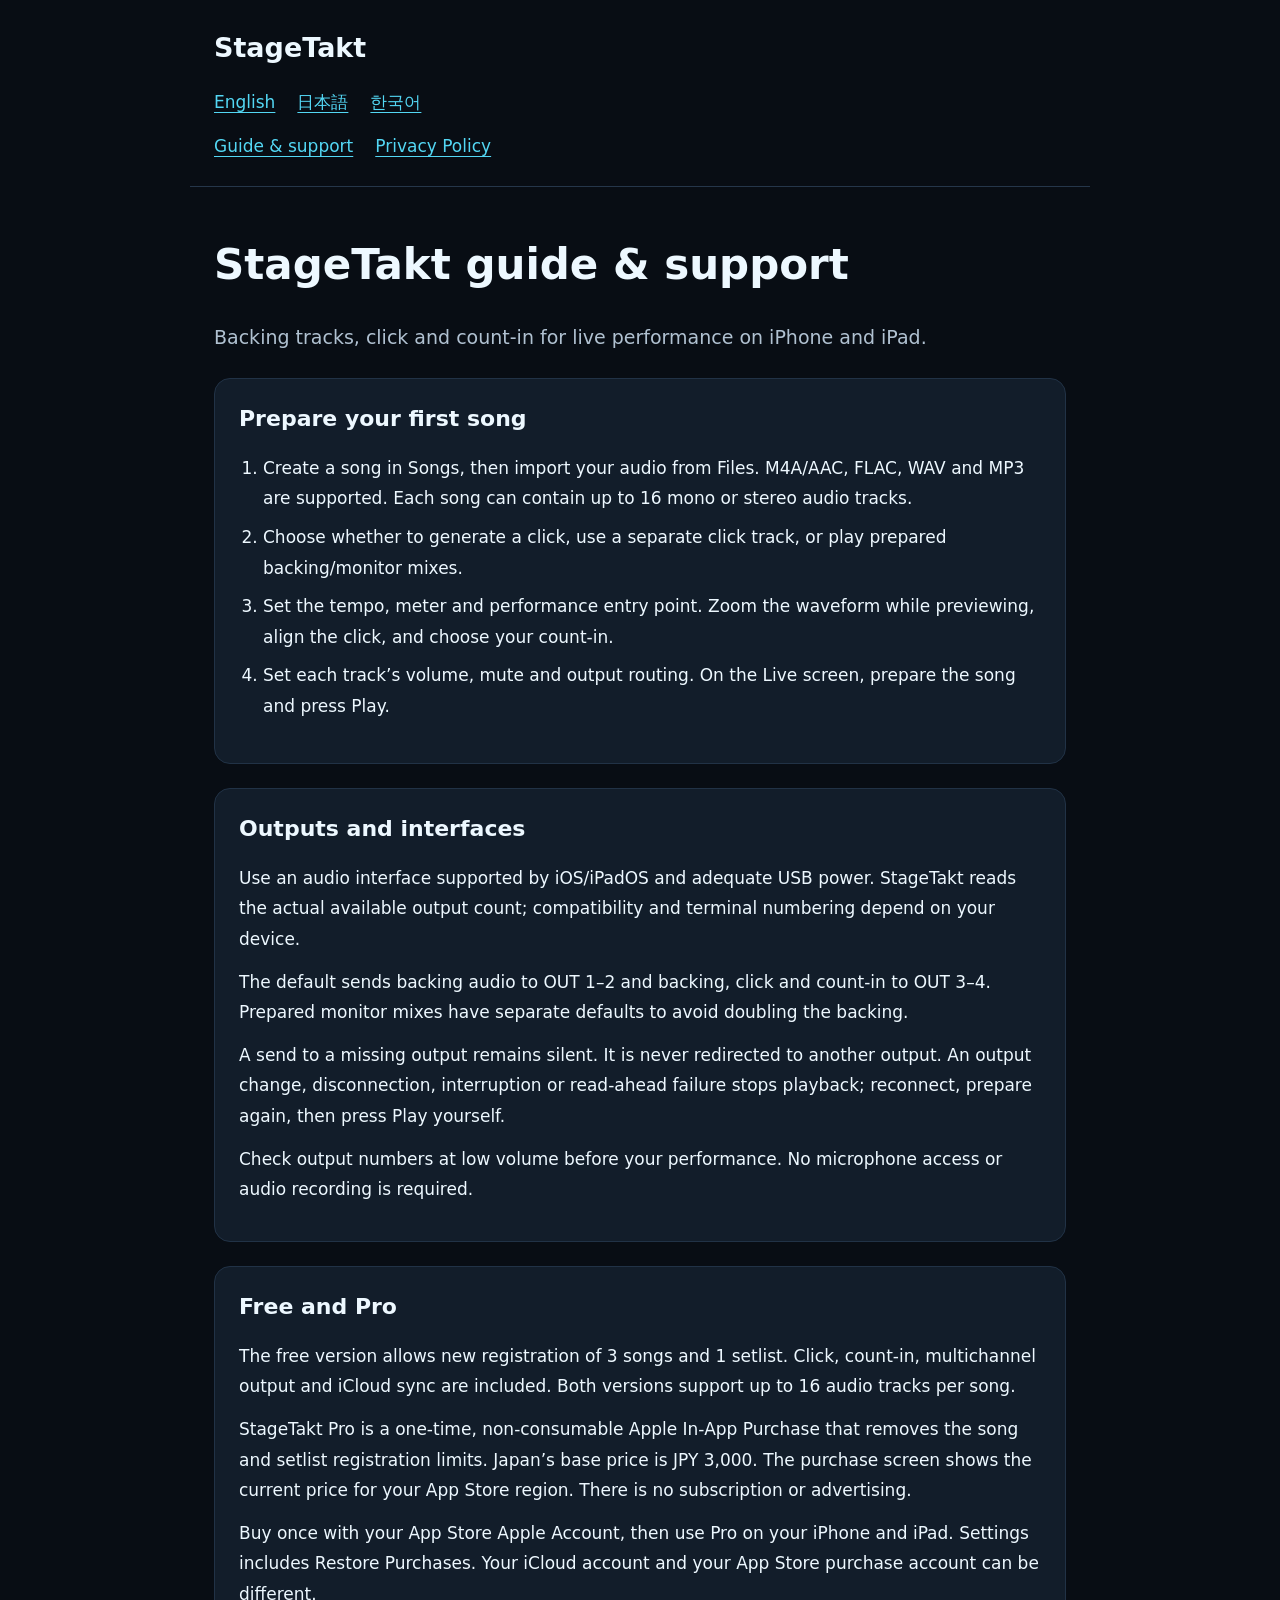
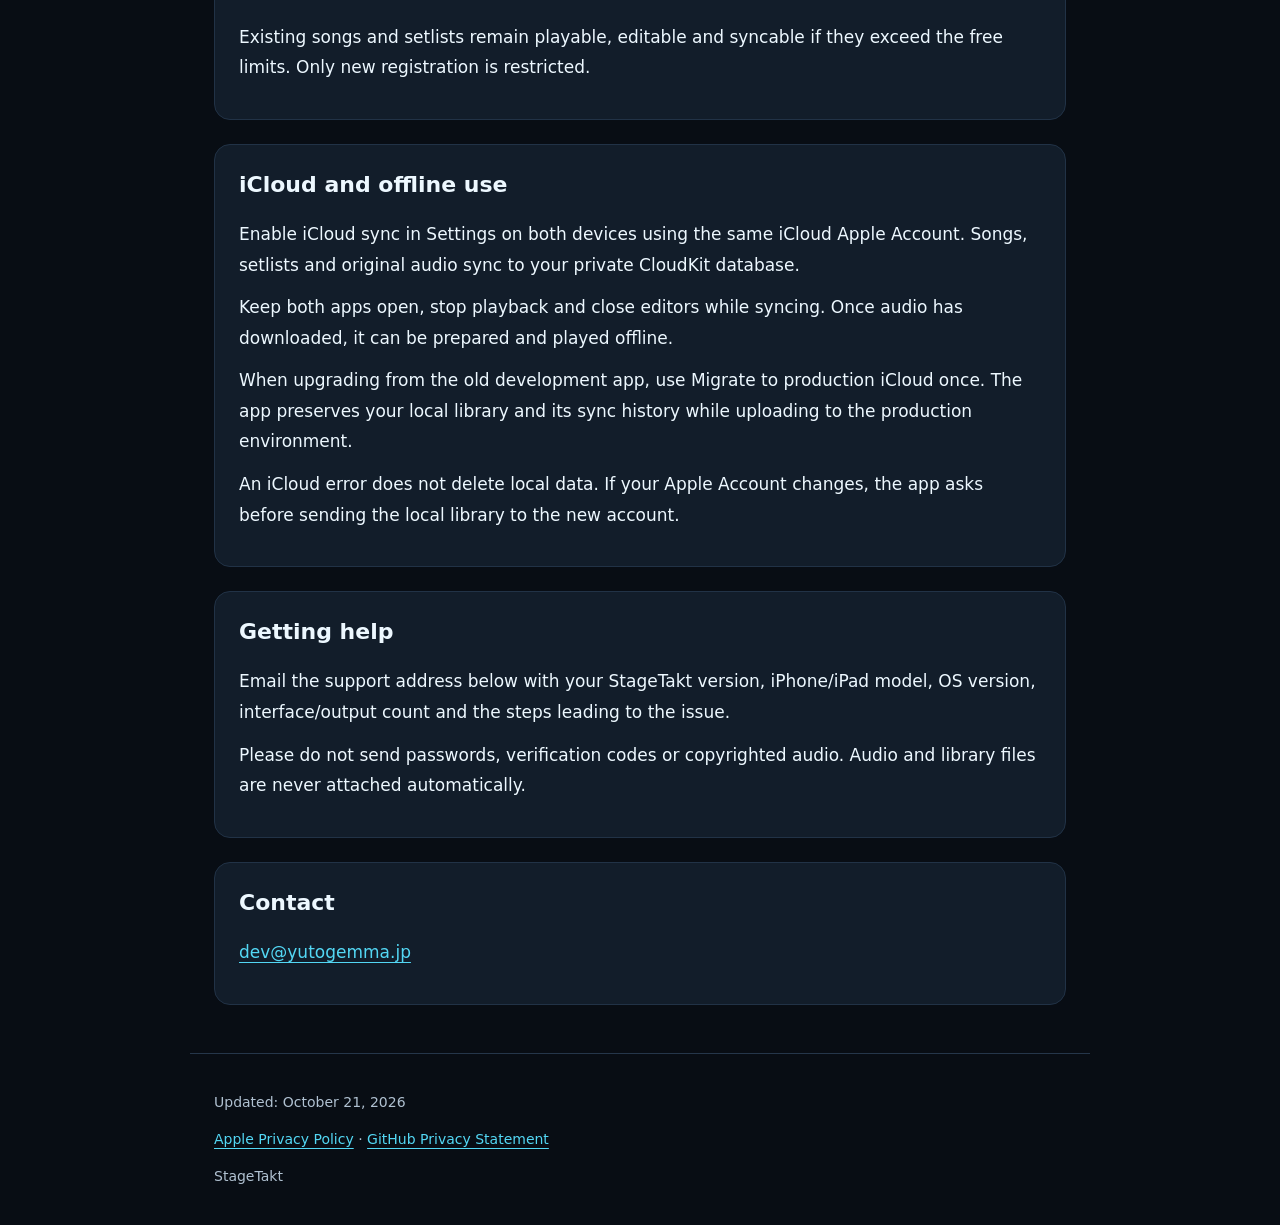
==== en/support.html @ b14d0d27 "Publish StageTakt support and privacy documentation" ====
<!doctype html>
<html lang="en"><head><meta charset="utf-8"><meta name="viewport" content="width=device-width,initial-scale=1">
<title>StageTakt guide &amp; support</title><meta name="description" content="Backing tracks, click and count-in for live performance on iPhone and iPad.">
<link rel="stylesheet" href="../site.css"></head><body>
<header><a class="brand" href="../index.html">StageTakt</a><nav><a href="../en/support.html" lang="en">English</a> <a href="../ja/support.html" lang="ja">日本語</a> <a href="../ko/support.html" lang="ko">한국어</a></nav><nav>
<a href="support.html">Guide &amp; support</a><a href="privacy.html">Privacy Policy</a></nav></header>
<main><h1>StageTakt guide &amp; support</h1><p class="intro">Backing tracks, click and count-in for live performance on iPhone and iPad.</p>
<section><h2>Prepare your first song</h2><ol><li>Create a song in Songs, then import your audio from Files. M4A/AAC, FLAC, WAV and MP3 are supported. Each song can contain up to 16 mono or stereo audio tracks.</li><li>Choose whether to generate a click, use a separate click track, or play prepared backing/monitor mixes.</li><li>Set the tempo, meter and performance entry point. Zoom the waveform while previewing, align the click, and choose your count-in.</li><li>Set each track’s volume, mute and output routing. On the Live screen, prepare the song and press Play.</li></ol></section><section><h2>Outputs and interfaces</h2><p>Use an audio interface supported by iOS/iPadOS and adequate USB power. StageTakt reads the actual available output count; compatibility and terminal numbering depend on your device.</p><p>The default sends backing audio to OUT 1–2 and backing, click and count-in to OUT 3–4. Prepared monitor mixes have separate defaults to avoid doubling the backing.</p><p>A send to a missing output remains silent. It is never redirected to another output. An output change, disconnection, interruption or read-ahead failure stops playback; reconnect, prepare again, then press Play yourself.</p><p>Check output numbers at low volume before your performance. No microphone access or audio recording is required.</p></section><section><h2>Free and Pro</h2><p>The free version allows new registration of 3 songs and 1 setlist. Click, count-in, multichannel output and iCloud sync are included. Both versions support up to 16 audio tracks per song.</p><p>StageTakt Pro is a one-time, non-consumable Apple In-App Purchase that removes the song and setlist registration limits. Japan’s base price is JPY 3,000. The purchase screen shows the current price for your App Store region. There is no subscription or advertising.</p><p>Buy once with your App Store Apple Account, then use Pro on your iPhone and iPad. Settings includes Restore Purchases. Your iCloud account and your App Store purchase account can be different.</p><p>Existing songs and setlists remain playable, editable and syncable if they exceed the free limits. Only new registration is restricted.</p></section><section><h2>iCloud and offline use</h2><p>Enable iCloud sync in Settings on both devices using the same iCloud Apple Account. Songs, setlists and original audio sync to your private CloudKit database.</p><p>Keep both apps open, stop playback and close editors while syncing. Once audio has downloaded, it can be prepared and played offline.</p><p>When upgrading from the old development app, use Migrate to production iCloud once. The app preserves your local library and its sync history while uploading to the production environment.</p><p>An iCloud error does not delete local data. If your Apple Account changes, the app asks before sending the local library to the new account.</p></section><section><h2>Getting help</h2><p>Email the support address below with your StageTakt version, iPhone/iPad model, OS version, interface/output count and the steps leading to the issue.</p><p>Please do not send passwords, verification codes or copyrighted audio. Audio and library files are never attached automatically.</p></section><section class="contact"><h2>Contact</h2><p><a href="mailto:dev@yutogemma.jp">dev@yutogemma.jp</a></p></section></main>
<footer><p>Updated: October 21, 2026</p><p><a href="https://www.apple.com/legal/privacy/">Apple Privacy Policy</a> · <a href="https://docs.github.com/en/site-policy/privacy-policies/github-general-privacy-statement">GitHub Privacy Statement</a></p><p>StageTakt</p></footer></body></html>
---- site.css ----
:root{color-scheme:dark;--bg:#080d14;--panel:#121d2a;--text:#edf8ff;--muted:#b0c1d1;--accent:#53d7f4}
*{box-sizing:border-box}body{margin:0;background:var(--bg);color:var(--text);font:17px/1.8 system-ui,-apple-system,"Segoe UI",sans-serif}
header,main,footer{max-width:900px;margin:auto;padding:24px}header{border-bottom:1px solid #25364a}header a.brand{font-size:27px;font-weight:750;text-decoration:none;color:var(--text)}
nav{display:flex;flex-wrap:wrap;gap:10px 22px;margin-top:14px}a{color:var(--accent);text-underline-offset:4px}a:hover{color:white}
h1{font-size:clamp(28px,6vw,42px);line-height:1.25}h2{font-size:22px;line-height:1.45;margin-top:0}p{margin:12px 0}
.intro{font-size:19px;color:var(--muted)}section{padding:24px;margin:24px 0;background:var(--panel);border-radius:16px;border:1px solid #213246}
li{margin:8px 0}ol,ul{padding-left:24px}.contact{overflow-wrap:anywhere}footer{font-size:14px;color:var(--muted);border-top:1px solid #25364a}
@media(max-width:520px){header,main,footer{padding:20px}section{padding:20px}}
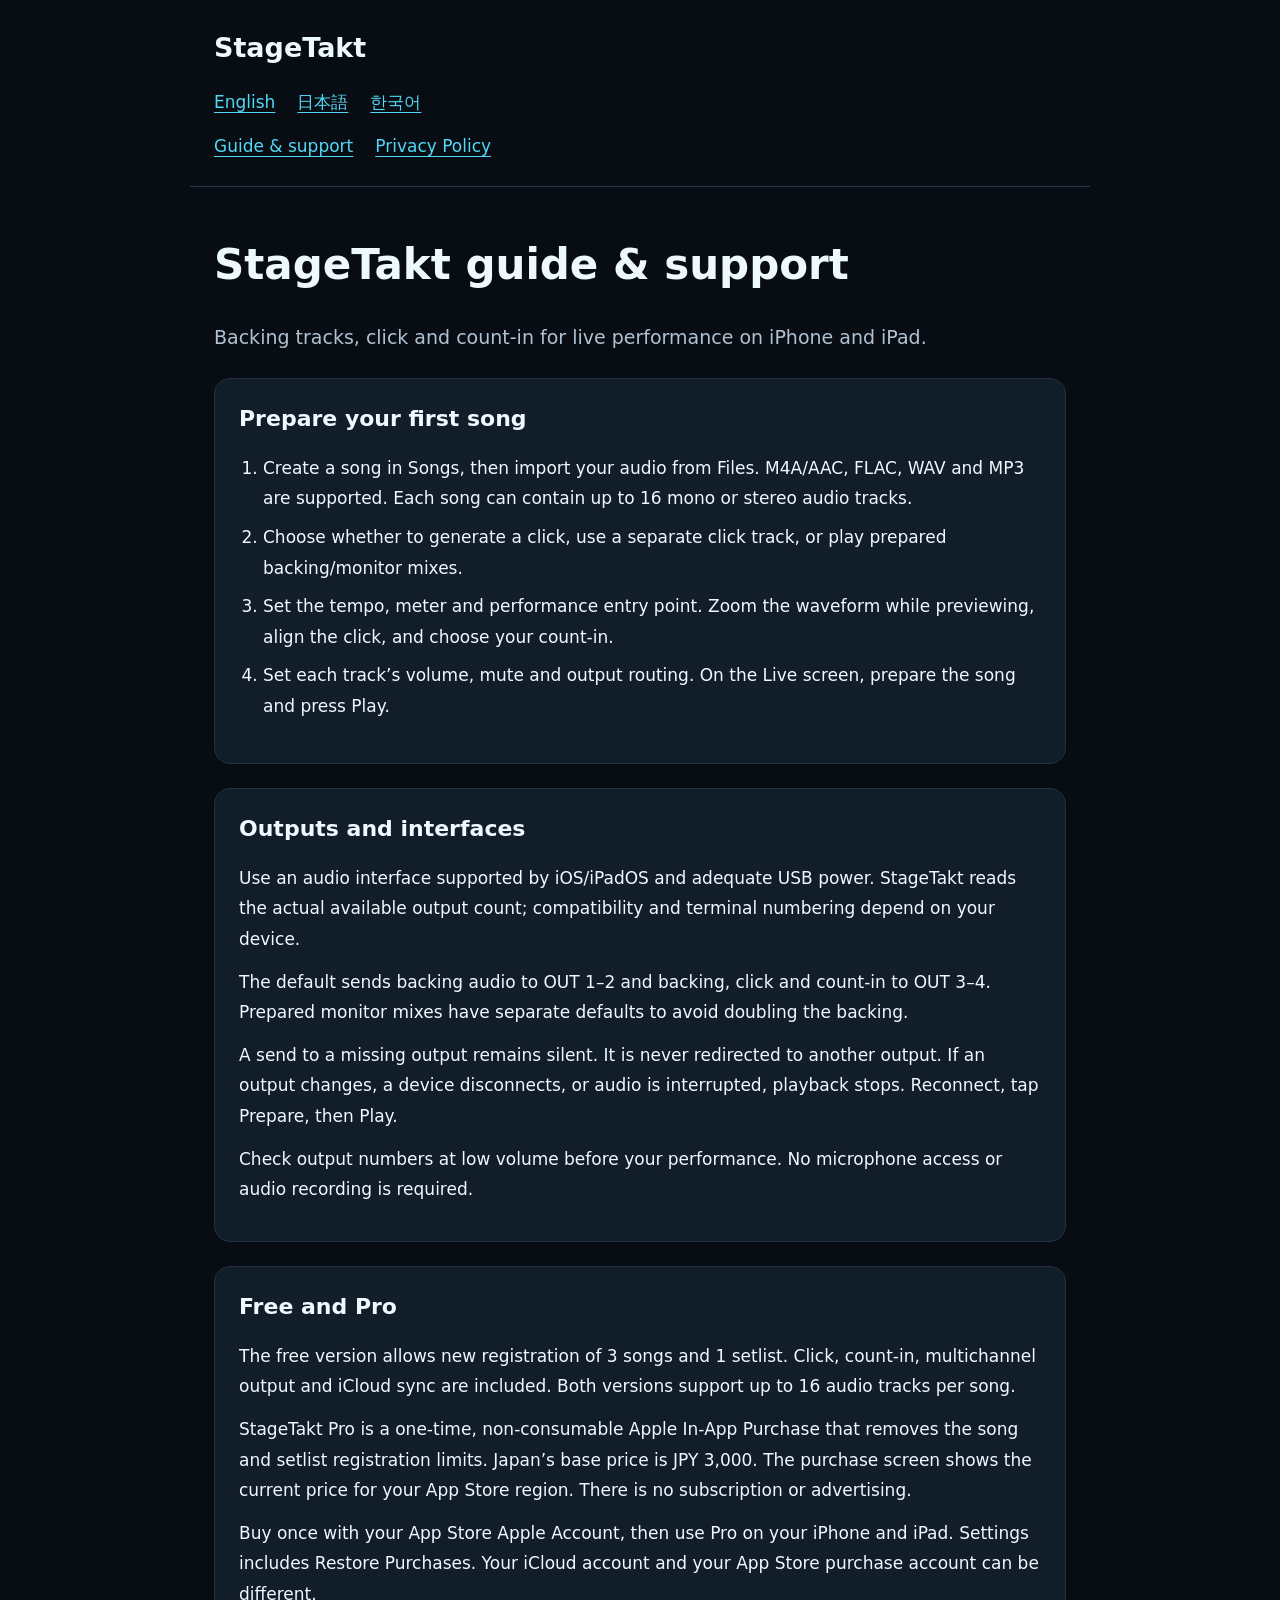
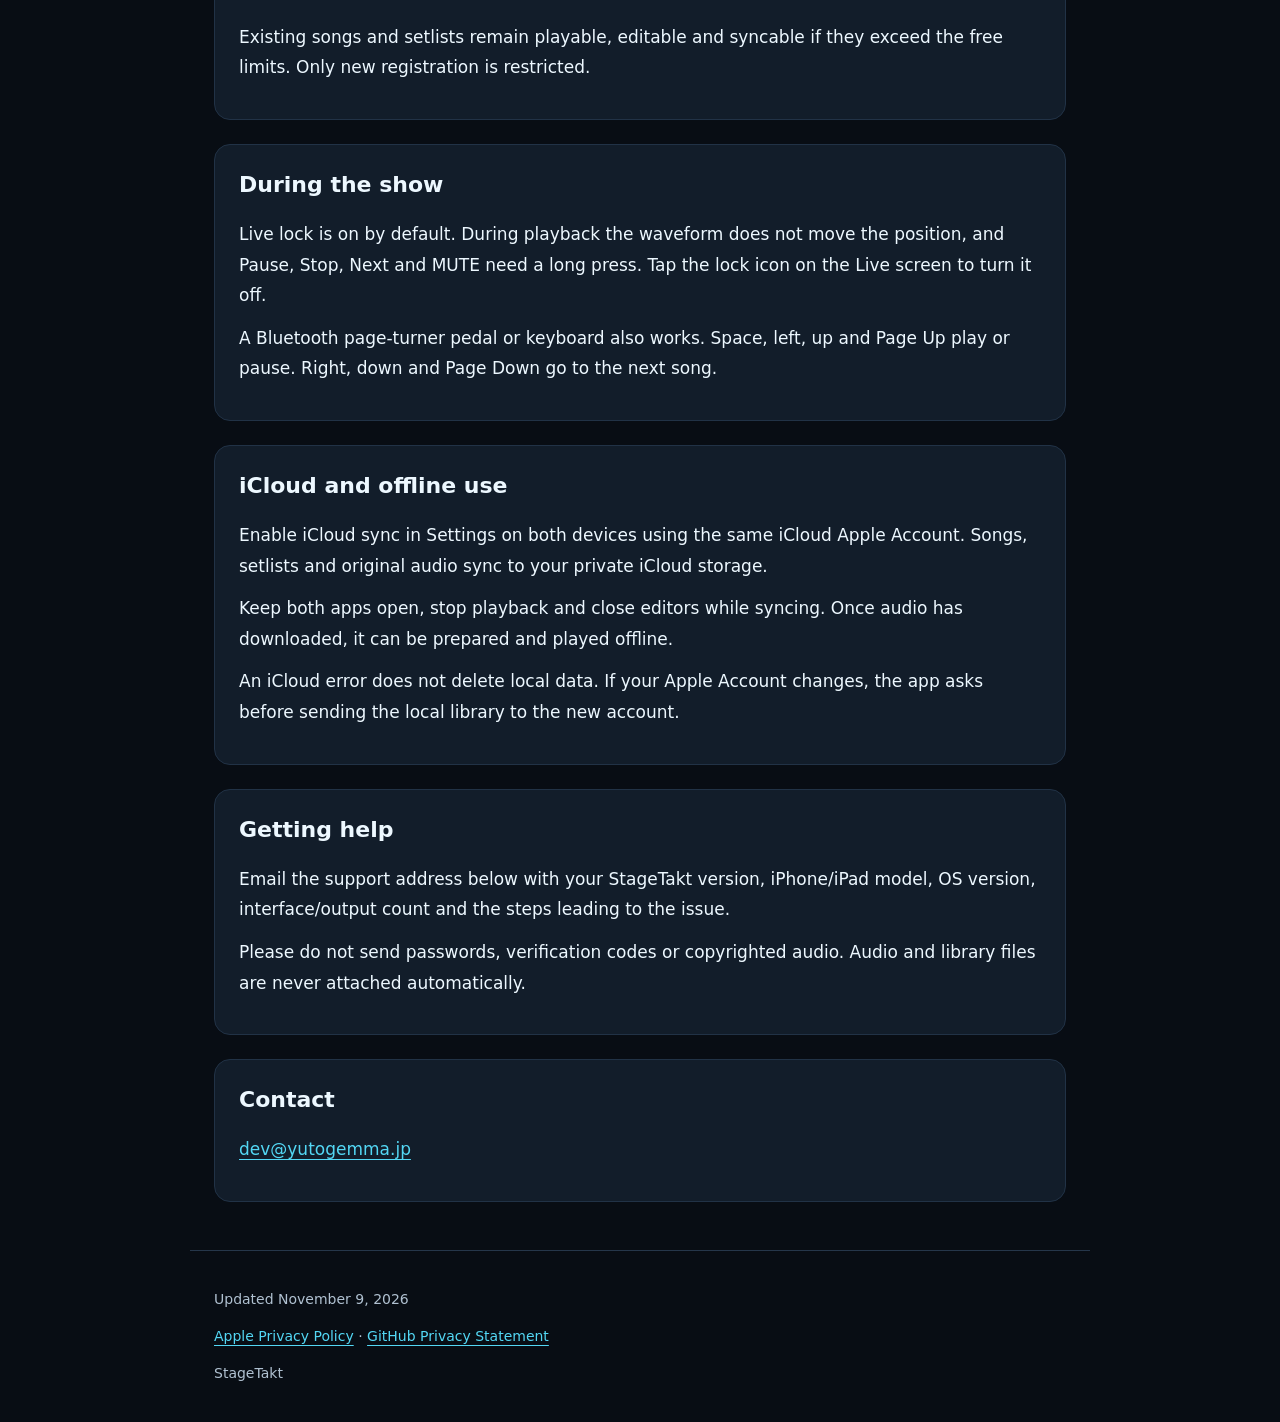
==== commit a8fcb7f3: "Move support site to stagetakt.yutogemma.jp and publish 2026-11-09 copy Co-Authored-By: Claude Opus " ====
--- a/en/support.html
+++ b/en/support.html
@@ -5,5 +5,5 @@
 <header><a class="brand" href="../index.html">StageTakt</a><nav><a href="../en/support.html" lang="en">English</a> <a href="../ja/support.html" lang="ja">日本語</a> <a href="../ko/support.html" lang="ko">한국어</a></nav><nav>
 <a href="support.html">Guide &amp; support</a><a href="privacy.html">Privacy Policy</a></nav></header>
 <main><h1>StageTakt guide &amp; support</h1><p class="intro">Backing tracks, click and count-in for live performance on iPhone and iPad.</p>
-<section><h2>Prepare your first song</h2><ol><li>Create a song in Songs, then import your audio from Files. M4A/AAC, FLAC, WAV and MP3 are supported. Each song can contain up to 16 mono or stereo audio tracks.</li><li>Choose whether to generate a click, use a separate click track, or play prepared backing/monitor mixes.</li><li>Set the tempo, meter and performance entry point. Zoom the waveform while previewing, align the click, and choose your count-in.</li><li>Set each track’s volume, mute and output routing. On the Live screen, prepare the song and press Play.</li></ol></section><section><h2>Outputs and interfaces</h2><p>Use an audio interface supported by iOS/iPadOS and adequate USB power. StageTakt reads the actual available output count; compatibility and terminal numbering depend on your device.</p><p>The default sends backing audio to OUT 1–2 and backing, click and count-in to OUT 3–4. Prepared monitor mixes have separate defaults to avoid doubling the backing.</p><p>A send to a missing output remains silent. It is never redirected to another output. An output change, disconnection, interruption or read-ahead failure stops playback; reconnect, prepare again, then press Play yourself.</p><p>Check output numbers at low volume before your performance. No microphone access or audio recording is required.</p></section><section><h2>Free and Pro</h2><p>The free version allows new registration of 3 songs and 1 setlist. Click, count-in, multichannel output and iCloud sync are included. Both versions support up to 16 audio tracks per song.</p><p>StageTakt Pro is a one-time, non-consumable Apple In-App Purchase that removes the song and setlist registration limits. Japan’s base price is JPY 3,000. The purchase screen shows the current price for your App Store region. There is no subscription or advertising.</p><p>Buy once with your App Store Apple Account, then use Pro on your iPhone and iPad. Settings includes Restore Purchases. Your iCloud account and your App Store purchase account can be different.</p><p>Existing songs and setlists remain playable, editable and syncable if they exceed the free limits. Only new registration is restricted.</p></section><section><h2>iCloud and offline use</h2><p>Enable iCloud sync in Settings on both devices using the same iCloud Apple Account. Songs, setlists and original audio sync to your private CloudKit database.</p><p>Keep both apps open, stop playback and close editors while syncing. Once audio has downloaded, it can be prepared and played offline.</p><p>When upgrading from the old development app, use Migrate to production iCloud once. The app preserves your local library and its sync history while uploading to the production environment.</p><p>An iCloud error does not delete local data. If your Apple Account changes, the app asks before sending the local library to the new account.</p></section><section><h2>Getting help</h2><p>Email the support address below with your StageTakt version, iPhone/iPad model, OS version, interface/output count and the steps leading to the issue.</p><p>Please do not send passwords, verification codes or copyrighted audio. Audio and library files are never attached automatically.</p></section><section class="contact"><h2>Contact</h2><p><a href="mailto:dev@yutogemma.jp">dev@yutogemma.jp</a></p></section></main>
-<footer><p>Updated: October 21, 2026</p><p><a href="https://www.apple.com/legal/privacy/">Apple Privacy Policy</a> · <a href="https://docs.github.com/en/site-policy/privacy-policies/github-general-privacy-statement">GitHub Privacy Statement</a></p><p>StageTakt</p></footer></body></html>
+<section><h2>Prepare your first song</h2><ol><li>Create a song in Songs, then import your audio from Files. M4A/AAC, FLAC, WAV and MP3 are supported. Each song can contain up to 16 mono or stereo audio tracks.</li><li>Choose whether to generate a click, use a separate click track, or play prepared backing/monitor mixes.</li><li>Set the tempo, meter and performance entry point. Zoom the waveform while previewing, align the click, and choose your count-in.</li><li>Set each track’s volume, mute and output routing. On the Live screen, prepare the song and press Play.</li></ol></section><section><h2>Outputs and interfaces</h2><p>Use an audio interface supported by iOS/iPadOS and adequate USB power. StageTakt reads the actual available output count; compatibility and terminal numbering depend on your device.</p><p>The default sends backing audio to OUT 1–2 and backing, click and count-in to OUT 3–4. Prepared monitor mixes have separate defaults to avoid doubling the backing.</p><p>A send to a missing output remains silent. It is never redirected to another output. If an output changes, a device disconnects, or audio is interrupted, playback stops. Reconnect, tap Prepare, then Play.</p><p>Check output numbers at low volume before your performance. No microphone access or audio recording is required.</p></section><section><h2>Free and Pro</h2><p>The free version allows new registration of 3 songs and 1 setlist. Click, count-in, multichannel output and iCloud sync are included. Both versions support up to 16 audio tracks per song.</p><p>StageTakt Pro is a one-time, non-consumable Apple In-App Purchase that removes the song and setlist registration limits. Japan’s base price is JPY 3,000. The purchase screen shows the current price for your App Store region. There is no subscription or advertising.</p><p>Buy once with your App Store Apple Account, then use Pro on your iPhone and iPad. Settings includes Restore Purchases. Your iCloud account and your App Store purchase account can be different.</p><p>Existing songs and setlists remain playable, editable and syncable if they exceed the free limits. Only new registration is restricted.</p></section><section><h2>During the show</h2><p>Live lock is on by default. During playback the waveform does not move the position, and Pause, Stop, Next and MUTE need a long press. Tap the lock icon on the Live screen to turn it off.</p><p>A Bluetooth page-turner pedal or keyboard also works. Space, left, up and Page Up play or pause. Right, down and Page Down go to the next song.</p></section><section><h2>iCloud and offline use</h2><p>Enable iCloud sync in Settings on both devices using the same iCloud Apple Account. Songs, setlists and original audio sync to your private iCloud storage.</p><p>Keep both apps open, stop playback and close editors while syncing. Once audio has downloaded, it can be prepared and played offline.</p><p>An iCloud error does not delete local data. If your Apple Account changes, the app asks before sending the local library to the new account.</p></section><section><h2>Getting help</h2><p>Email the support address below with your StageTakt version, iPhone/iPad model, OS version, interface/output count and the steps leading to the issue.</p><p>Please do not send passwords, verification codes or copyrighted audio. Audio and library files are never attached automatically.</p></section><section class="contact"><h2>Contact</h2><p><a href="mailto:dev@yutogemma.jp">dev@yutogemma.jp</a></p></section></main>
+<footer><p>Updated November 9, 2026</p><p><a href="https://www.apple.com/legal/privacy/">Apple Privacy Policy</a> · <a href="https://docs.github.com/en/site-policy/privacy-policies/github-general-privacy-statement">GitHub Privacy Statement</a></p><p>StageTakt</p></footer></body></html>
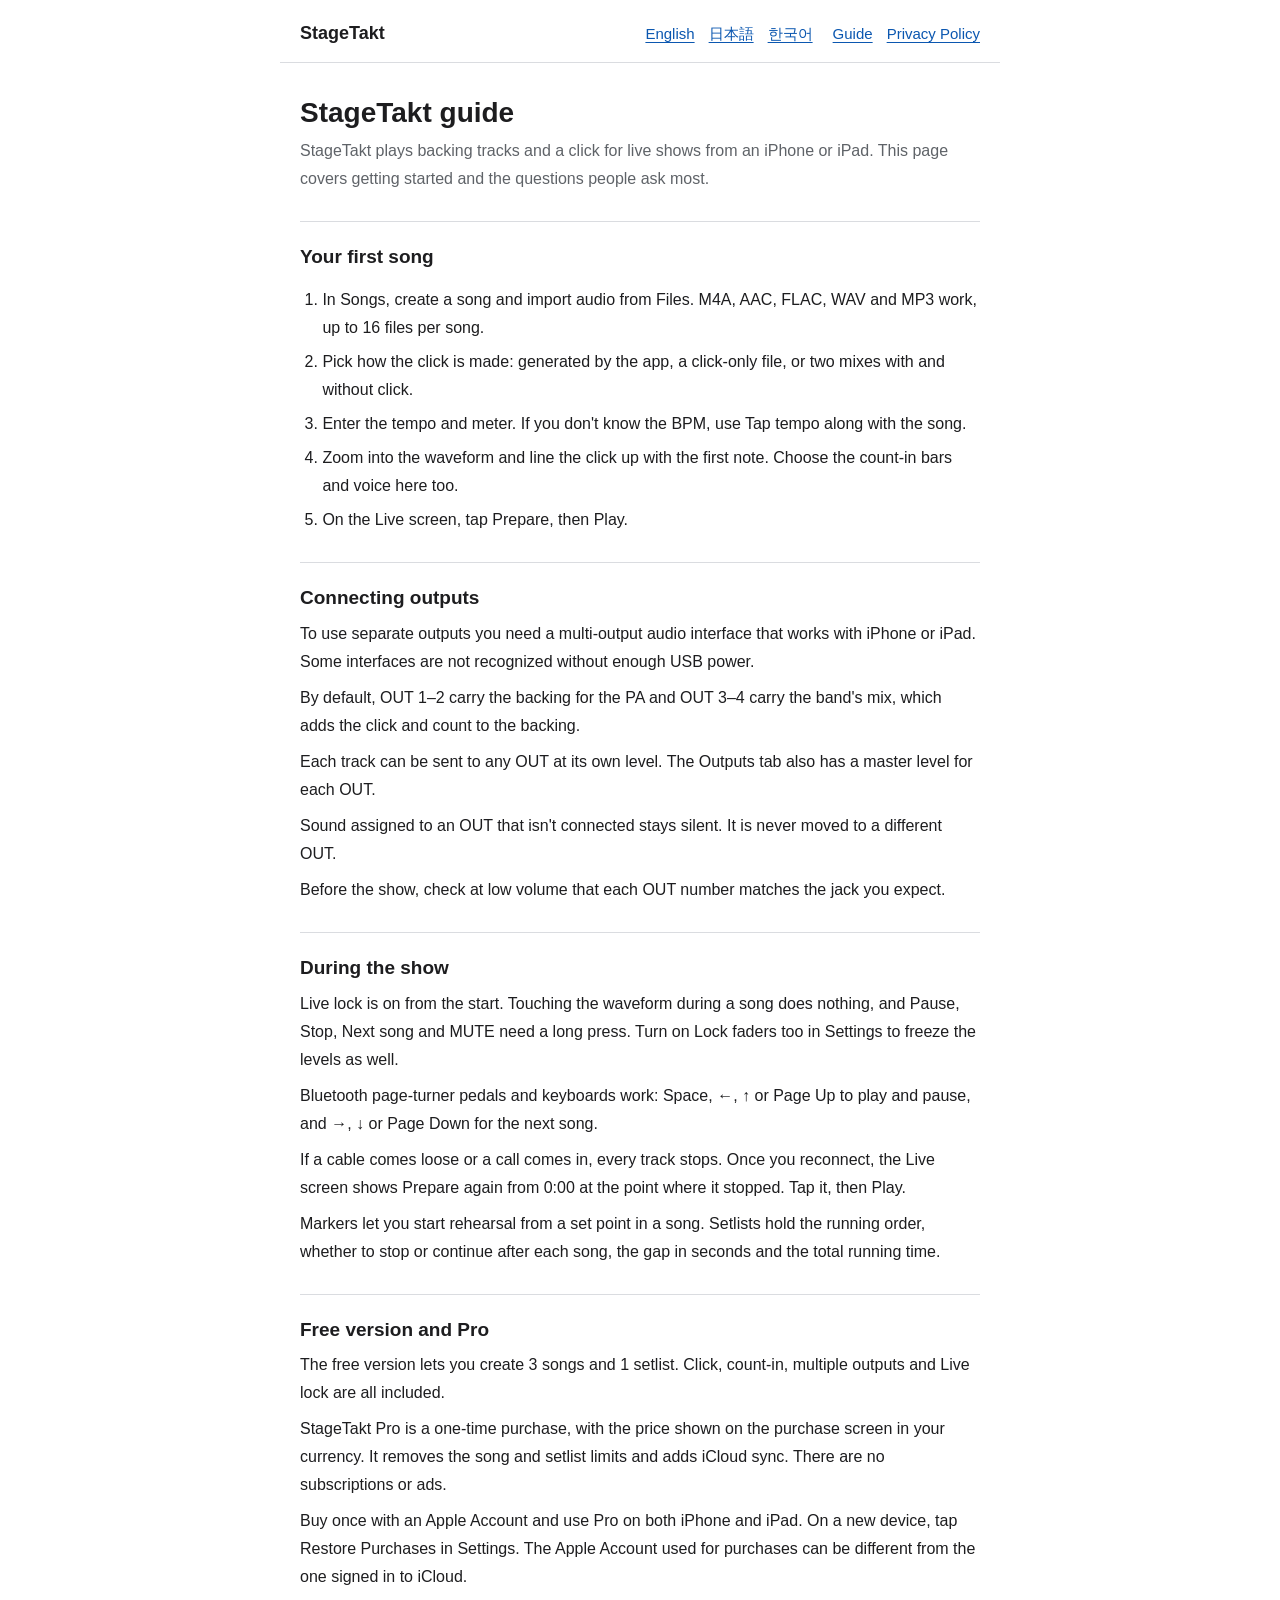
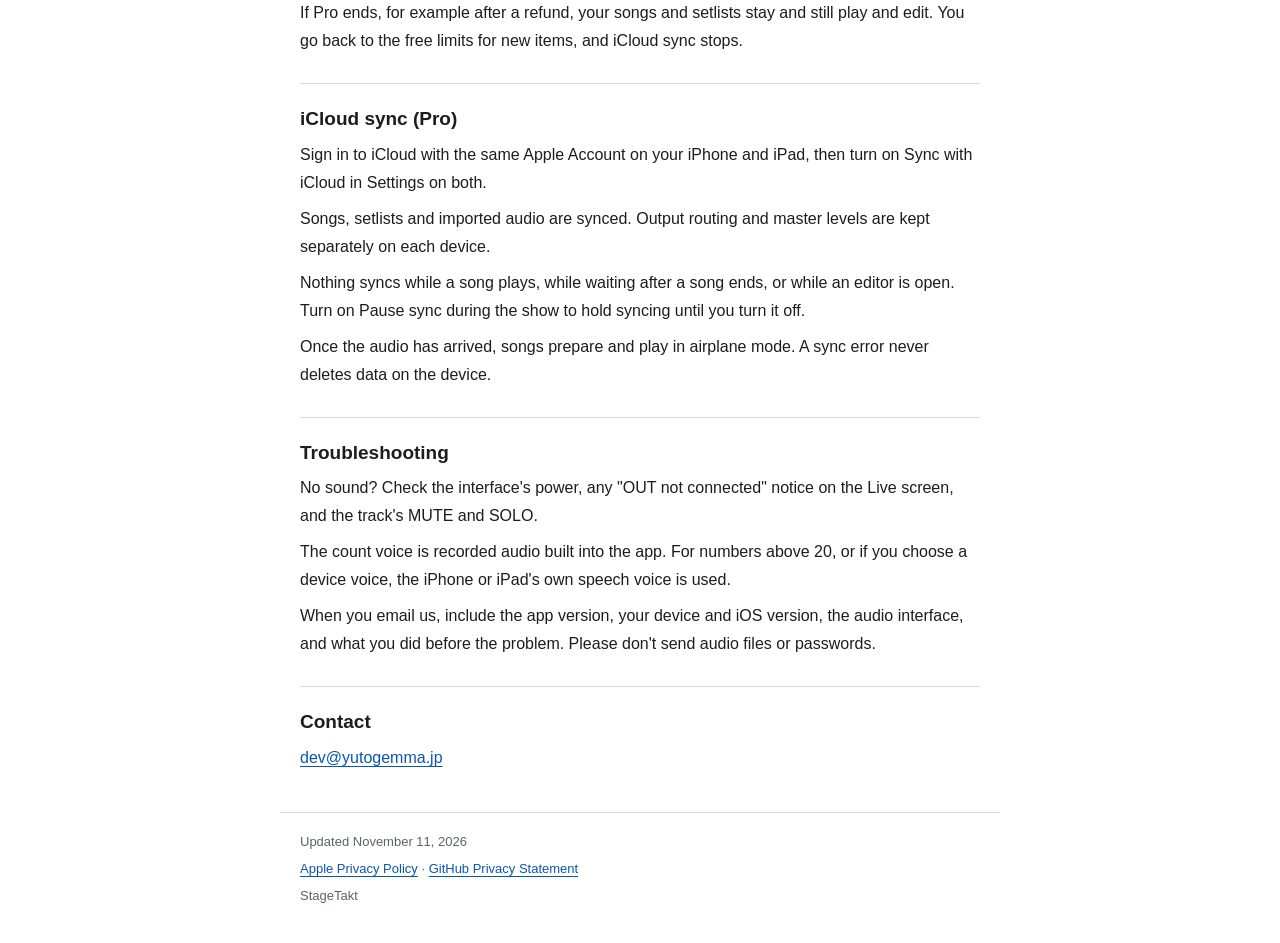
==== commit be2c3a6b: "Rewrite the guide and privacy policy in plainer language Matches StageTakt build 20 and iCloud sync " ====
--- a/en/support.html
+++ b/en/support.html
@@ -1,9 +1,9 @@
 <!doctype html>
 <html lang="en"><head><meta charset="utf-8"><meta name="viewport" content="width=device-width,initial-scale=1">
-<title>StageTakt guide &amp; support</title><meta name="description" content="Backing tracks, click and count-in for live performance on iPhone and iPad.">
+<title>StageTakt guide</title><meta name="description" content="StageTakt plays backing tracks and a click for live shows from an iPhone or iPad. This page covers getting started and the questions people ask most.">
 <link rel="stylesheet" href="../site.css"></head><body>
 <header><a class="brand" href="../index.html">StageTakt</a><nav><a href="../en/support.html" lang="en">English</a> <a href="../ja/support.html" lang="ja">日本語</a> <a href="../ko/support.html" lang="ko">한국어</a></nav><nav>
-<a href="support.html">Guide &amp; support</a><a href="privacy.html">Privacy Policy</a></nav></header>
-<main><h1>StageTakt guide &amp; support</h1><p class="intro">Backing tracks, click and count-in for live performance on iPhone and iPad.</p>
-<section><h2>Prepare your first song</h2><ol><li>Create a song in Songs, then import your audio from Files. M4A/AAC, FLAC, WAV and MP3 are supported. Each song can contain up to 16 mono or stereo audio tracks.</li><li>Choose whether to generate a click, use a separate click track, or play prepared backing/monitor mixes.</li><li>Set the tempo, meter and performance entry point. Zoom the waveform while previewing, align the click, and choose your count-in.</li><li>Set each track’s volume, mute and output routing. On the Live screen, prepare the song and press Play.</li></ol></section><section><h2>Outputs and interfaces</h2><p>Use an audio interface supported by iOS/iPadOS and adequate USB power. StageTakt reads the actual available output count; compatibility and terminal numbering depend on your device.</p><p>The default sends backing audio to OUT 1–2 and backing, click and count-in to OUT 3–4. Prepared monitor mixes have separate defaults to avoid doubling the backing.</p><p>A send to a missing output remains silent. It is never redirected to another output. If an output changes, a device disconnects, or audio is interrupted, playback stops. Reconnect, tap Prepare, then Play.</p><p>Check output numbers at low volume before your performance. No microphone access or audio recording is required.</p></section><section><h2>Free and Pro</h2><p>The free version allows new registration of 3 songs and 1 setlist. Click, count-in, multichannel output and iCloud sync are included. Both versions support up to 16 audio tracks per song.</p><p>StageTakt Pro is a one-time, non-consumable Apple In-App Purchase that removes the song and setlist registration limits. Japan’s base price is JPY 3,000. The purchase screen shows the current price for your App Store region. There is no subscription or advertising.</p><p>Buy once with your App Store Apple Account, then use Pro on your iPhone and iPad. Settings includes Restore Purchases. Your iCloud account and your App Store purchase account can be different.</p><p>Existing songs and setlists remain playable, editable and syncable if they exceed the free limits. Only new registration is restricted.</p></section><section><h2>During the show</h2><p>Live lock is on by default. During playback the waveform does not move the position, and Pause, Stop, Next and MUTE need a long press. Tap the lock icon on the Live screen to turn it off.</p><p>A Bluetooth page-turner pedal or keyboard also works. Space, left, up and Page Up play or pause. Right, down and Page Down go to the next song.</p></section><section><h2>iCloud and offline use</h2><p>Enable iCloud sync in Settings on both devices using the same iCloud Apple Account. Songs, setlists and original audio sync to your private iCloud storage.</p><p>Keep both apps open, stop playback and close editors while syncing. Once audio has downloaded, it can be prepared and played offline.</p><p>An iCloud error does not delete local data. If your Apple Account changes, the app asks before sending the local library to the new account.</p></section><section><h2>Getting help</h2><p>Email the support address below with your StageTakt version, iPhone/iPad model, OS version, interface/output count and the steps leading to the issue.</p><p>Please do not send passwords, verification codes or copyrighted audio. Audio and library files are never attached automatically.</p></section><section class="contact"><h2>Contact</h2><p><a href="mailto:dev@yutogemma.jp">dev@yutogemma.jp</a></p></section></main>
-<footer><p>Updated November 9, 2026</p><p><a href="https://www.apple.com/legal/privacy/">Apple Privacy Policy</a> · <a href="https://docs.github.com/en/site-policy/privacy-policies/github-general-privacy-statement">GitHub Privacy Statement</a></p><p>StageTakt</p></footer></body></html>
+<a href="support.html">Guide</a><a href="privacy.html">Privacy Policy</a></nav></header>
+<main><h1>StageTakt guide</h1><p class="intro">StageTakt plays backing tracks and a click for live shows from an iPhone or iPad. This page covers getting started and the questions people ask most.</p>
+<section><h2>Your first song</h2><ol><li>In Songs, create a song and import audio from Files. M4A, AAC, FLAC, WAV and MP3 work, up to 16 files per song.</li><li>Pick how the click is made: generated by the app, a click-only file, or two mixes with and without click.</li><li>Enter the tempo and meter. If you don&#x27;t know the BPM, use Tap tempo along with the song.</li><li>Zoom into the waveform and line the click up with the first note. Choose the count-in bars and voice here too.</li><li>On the Live screen, tap Prepare, then Play.</li></ol></section><section><h2>Connecting outputs</h2><p>To use separate outputs you need a multi-output audio interface that works with iPhone or iPad. Some interfaces are not recognized without enough USB power.</p><p>By default, OUT 1–2 carry the backing for the PA and OUT 3–4 carry the band&#x27;s mix, which adds the click and count to the backing.</p><p>Each track can be sent to any OUT at its own level. The Outputs tab also has a master level for each OUT.</p><p>Sound assigned to an OUT that isn&#x27;t connected stays silent. It is never moved to a different OUT.</p><p>Before the show, check at low volume that each OUT number matches the jack you expect.</p></section><section><h2>During the show</h2><p>Live lock is on from the start. Touching the waveform during a song does nothing, and Pause, Stop, Next song and MUTE need a long press. Turn on Lock faders too in Settings to freeze the levels as well.</p><p>Bluetooth page-turner pedals and keyboards work: Space, ←, ↑ or Page Up to play and pause, and →, ↓ or Page Down for the next song.</p><p>If a cable comes loose or a call comes in, every track stops. Once you reconnect, the Live screen shows Prepare again from 0:00 at the point where it stopped. Tap it, then Play.</p><p>Markers let you start rehearsal from a set point in a song. Setlists hold the running order, whether to stop or continue after each song, the gap in seconds and the total running time.</p></section><section><h2>Free version and Pro</h2><p>The free version lets you create 3 songs and 1 setlist. Click, count-in, multiple outputs and Live lock are all included.</p><p>StageTakt Pro is a one-time purchase, with the price shown on the purchase screen in your currency. It removes the song and setlist limits and adds iCloud sync. There are no subscriptions or ads.</p><p>Buy once with an Apple Account and use Pro on both iPhone and iPad. On a new device, tap Restore Purchases in Settings. The Apple Account used for purchases can be different from the one signed in to iCloud.</p><p>If Pro ends, for example after a refund, your songs and setlists stay and still play and edit. You go back to the free limits for new items, and iCloud sync stops.</p></section><section><h2>iCloud sync (Pro)</h2><p>Sign in to iCloud with the same Apple Account on your iPhone and iPad, then turn on Sync with iCloud in Settings on both.</p><p>Songs, setlists and imported audio are synced. Output routing and master levels are kept separately on each device.</p><p>Nothing syncs while a song plays, while waiting after a song ends, or while an editor is open. Turn on Pause sync during the show to hold syncing until you turn it off.</p><p>Once the audio has arrived, songs prepare and play in airplane mode. A sync error never deletes data on the device.</p></section><section><h2>Troubleshooting</h2><p>No sound? Check the interface&#x27;s power, any &quot;OUT not connected&quot; notice on the Live screen, and the track&#x27;s MUTE and SOLO.</p><p>The count voice is recorded audio built into the app. For numbers above 20, or if you choose a device voice, the iPhone or iPad&#x27;s own speech voice is used.</p><p>When you email us, include the app version, your device and iOS version, the audio interface, and what you did before the problem. Please don&#x27;t send audio files or passwords.</p></section><section class="contact"><h2>Contact</h2><p><a href="mailto:dev@yutogemma.jp">dev@yutogemma.jp</a></p></section></main>
+<footer><p>Updated November 11, 2026</p><p><a href="https://www.apple.com/legal/privacy/">Apple Privacy Policy</a> · <a href="https://docs.github.com/en/site-policy/privacy-policies/github-general-privacy-statement">GitHub Privacy Statement</a></p><p>StageTakt</p></footer></body></html>
--- a/site.css
+++ b/site.css
@@ -1,8 +1,17 @@
-:root{color-scheme:dark;--bg:#080d14;--panel:#121d2a;--text:#edf8ff;--muted:#b0c1d1;--accent:#53d7f4}
-*{box-sizing:border-box}body{margin:0;background:var(--bg);color:var(--text);font:17px/1.8 system-ui,-apple-system,"Segoe UI",sans-serif}
-header,main,footer{max-width:900px;margin:auto;padding:24px}header{border-bottom:1px solid #25364a}header a.brand{font-size:27px;font-weight:750;text-decoration:none;color:var(--text)}
-nav{display:flex;flex-wrap:wrap;gap:10px 22px;margin-top:14px}a{color:var(--accent);text-underline-offset:4px}a:hover{color:white}
-h1{font-size:clamp(28px,6vw,42px);line-height:1.25}h2{font-size:22px;line-height:1.45;margin-top:0}p{margin:12px 0}
-.intro{font-size:19px;color:var(--muted)}section{padding:24px;margin:24px 0;background:var(--panel);border-radius:16px;border:1px solid #213246}
-li{margin:8px 0}ol,ul{padding-left:24px}.contact{overflow-wrap:anywhere}footer{font-size:14px;color:var(--muted);border-top:1px solid #25364a}
-@media(max-width:520px){header,main,footer{padding:20px}section{padding:20px}}
+:root{color-scheme:light dark;--bg:#fff;--text:#1d1d1f;--muted:#5f6368;--rule:#dadce0;--link:#0b57b0}
+@media(prefers-color-scheme:dark){:root{--bg:#121212;--text:#e8e8e8;--muted:#a0a0a0;--rule:#343434;--link:#8ab4f8}}
+*{box-sizing:border-box}
+body{margin:0;background:var(--bg);color:var(--text);font:16px/1.75 -apple-system,BlinkMacSystemFont,"Hiragino Sans","Apple SD Gothic Neo","Segoe UI",sans-serif}
+header,main,footer{max-width:720px;margin:0 auto;padding:0 20px}
+header{display:flex;flex-wrap:wrap;align-items:baseline;gap:6px 20px;padding-top:18px;padding-bottom:12px;border-bottom:1px solid var(--rule)}
+header a.brand{margin-right:auto;font-size:18px;font-weight:700;color:var(--text);text-decoration:none}
+nav{display:flex;flex-wrap:wrap;gap:4px 14px;font-size:15px}
+a{color:var(--link);text-underline-offset:3px}
+h1{margin:32px 0 6px;font-size:28px;line-height:1.3}
+.intro{margin:0;color:var(--muted)}
+section{margin:28px 0}
+h2{margin:0 0 6px;padding-top:22px;border-top:1px solid var(--rule);font-size:19px;line-height:1.4}
+p{margin:8px 0}ol{padding-left:1.4em}li{margin:6px 0}
+.contact{overflow-wrap:anywhere}
+footer{margin-top:40px;padding-top:14px;padding-bottom:32px;border-top:1px solid var(--rule);font-size:13px;color:var(--muted)}
+footer p{margin:4px 0}
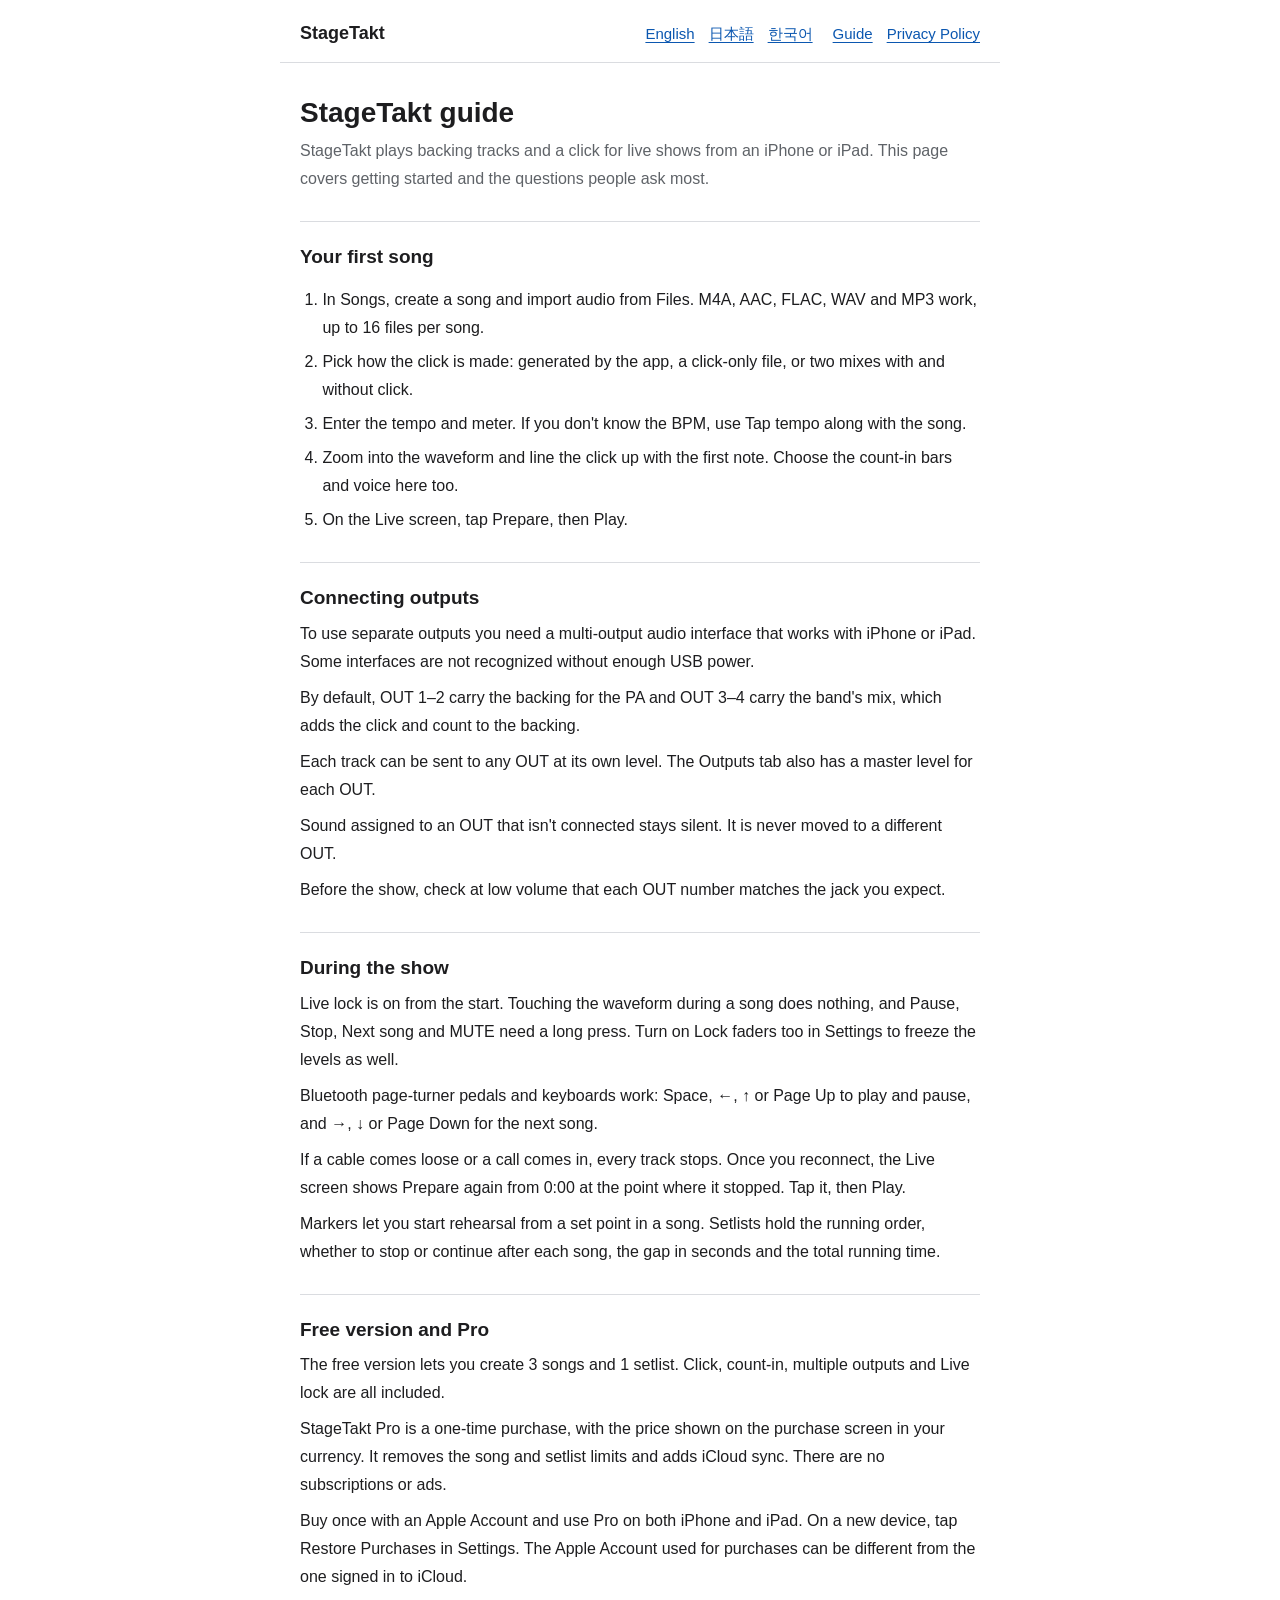
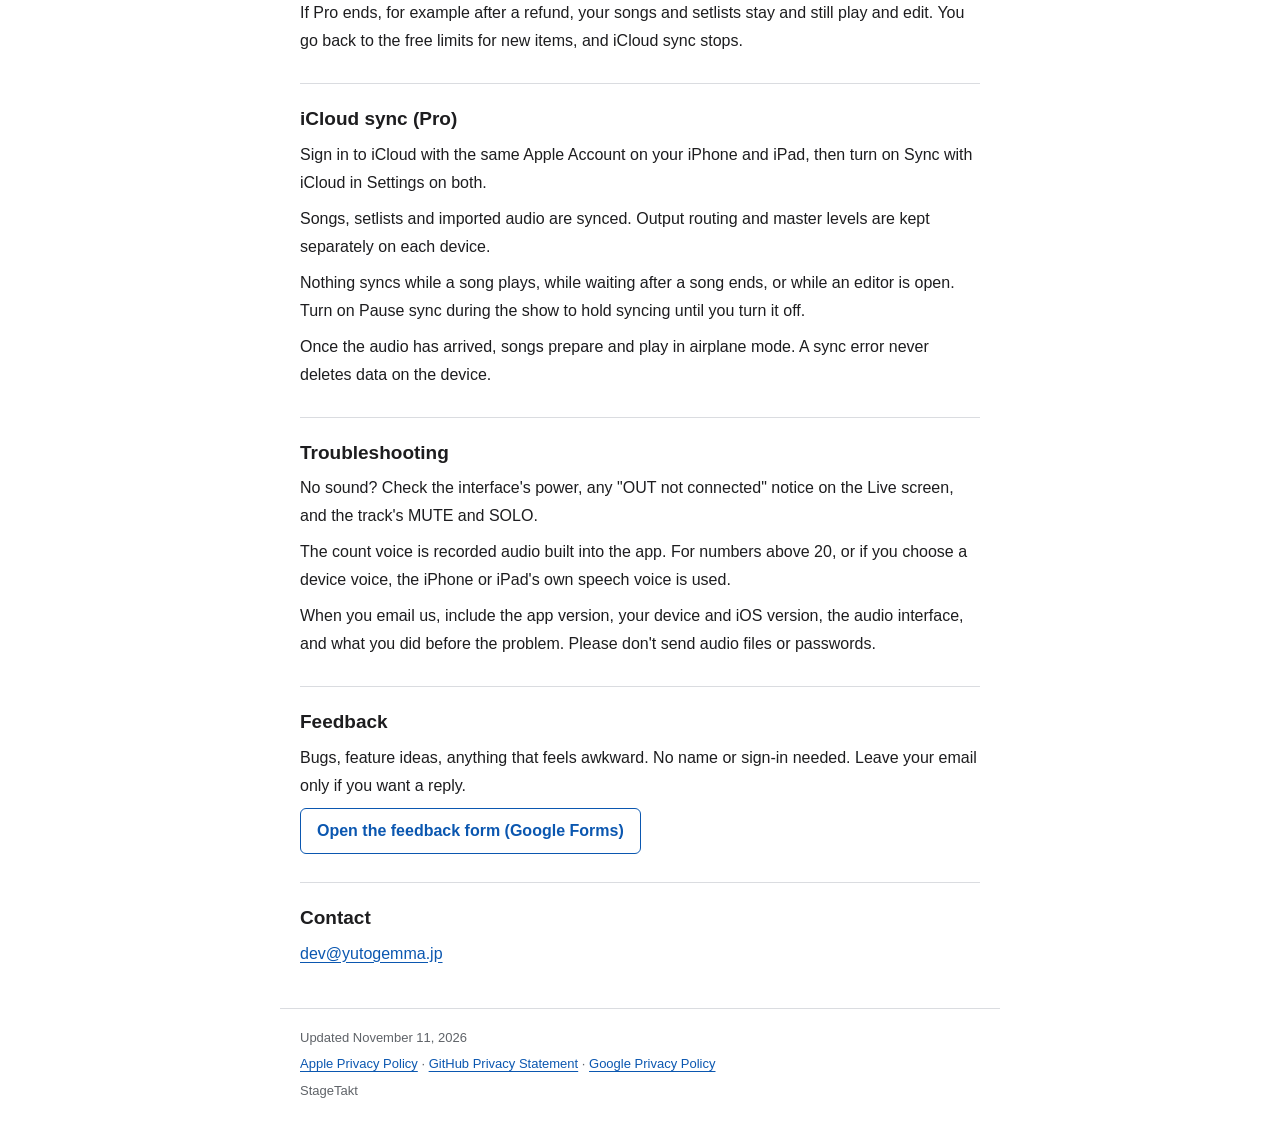
==== commit 19c6d5dc: "Add the feedback form to the guide and privacy policy Co-Authored-By: Claude Opus 5.5 <noreply@anthr" ====
--- a/en/support.html
+++ b/en/support.html
@@ -5,5 +5,5 @@
 <header><a class="brand" href="../index.html">StageTakt</a><nav><a href="../en/support.html" lang="en">English</a> <a href="../ja/support.html" lang="ja">日本語</a> <a href="../ko/support.html" lang="ko">한국어</a></nav><nav>
 <a href="support.html">Guide</a><a href="privacy.html">Privacy Policy</a></nav></header>
 <main><h1>StageTakt guide</h1><p class="intro">StageTakt plays backing tracks and a click for live shows from an iPhone or iPad. This page covers getting started and the questions people ask most.</p>
-<section><h2>Your first song</h2><ol><li>In Songs, create a song and import audio from Files. M4A, AAC, FLAC, WAV and MP3 work, up to 16 files per song.</li><li>Pick how the click is made: generated by the app, a click-only file, or two mixes with and without click.</li><li>Enter the tempo and meter. If you don&#x27;t know the BPM, use Tap tempo along with the song.</li><li>Zoom into the waveform and line the click up with the first note. Choose the count-in bars and voice here too.</li><li>On the Live screen, tap Prepare, then Play.</li></ol></section><section><h2>Connecting outputs</h2><p>To use separate outputs you need a multi-output audio interface that works with iPhone or iPad. Some interfaces are not recognized without enough USB power.</p><p>By default, OUT 1–2 carry the backing for the PA and OUT 3–4 carry the band&#x27;s mix, which adds the click and count to the backing.</p><p>Each track can be sent to any OUT at its own level. The Outputs tab also has a master level for each OUT.</p><p>Sound assigned to an OUT that isn&#x27;t connected stays silent. It is never moved to a different OUT.</p><p>Before the show, check at low volume that each OUT number matches the jack you expect.</p></section><section><h2>During the show</h2><p>Live lock is on from the start. Touching the waveform during a song does nothing, and Pause, Stop, Next song and MUTE need a long press. Turn on Lock faders too in Settings to freeze the levels as well.</p><p>Bluetooth page-turner pedals and keyboards work: Space, ←, ↑ or Page Up to play and pause, and →, ↓ or Page Down for the next song.</p><p>If a cable comes loose or a call comes in, every track stops. Once you reconnect, the Live screen shows Prepare again from 0:00 at the point where it stopped. Tap it, then Play.</p><p>Markers let you start rehearsal from a set point in a song. Setlists hold the running order, whether to stop or continue after each song, the gap in seconds and the total running time.</p></section><section><h2>Free version and Pro</h2><p>The free version lets you create 3 songs and 1 setlist. Click, count-in, multiple outputs and Live lock are all included.</p><p>StageTakt Pro is a one-time purchase, with the price shown on the purchase screen in your currency. It removes the song and setlist limits and adds iCloud sync. There are no subscriptions or ads.</p><p>Buy once with an Apple Account and use Pro on both iPhone and iPad. On a new device, tap Restore Purchases in Settings. The Apple Account used for purchases can be different from the one signed in to iCloud.</p><p>If Pro ends, for example after a refund, your songs and setlists stay and still play and edit. You go back to the free limits for new items, and iCloud sync stops.</p></section><section><h2>iCloud sync (Pro)</h2><p>Sign in to iCloud with the same Apple Account on your iPhone and iPad, then turn on Sync with iCloud in Settings on both.</p><p>Songs, setlists and imported audio are synced. Output routing and master levels are kept separately on each device.</p><p>Nothing syncs while a song plays, while waiting after a song ends, or while an editor is open. Turn on Pause sync during the show to hold syncing until you turn it off.</p><p>Once the audio has arrived, songs prepare and play in airplane mode. A sync error never deletes data on the device.</p></section><section><h2>Troubleshooting</h2><p>No sound? Check the interface&#x27;s power, any &quot;OUT not connected&quot; notice on the Live screen, and the track&#x27;s MUTE and SOLO.</p><p>The count voice is recorded audio built into the app. For numbers above 20, or if you choose a device voice, the iPhone or iPad&#x27;s own speech voice is used.</p><p>When you email us, include the app version, your device and iOS version, the audio interface, and what you did before the problem. Please don&#x27;t send audio files or passwords.</p></section><section class="contact"><h2>Contact</h2><p><a href="mailto:dev@yutogemma.jp">dev@yutogemma.jp</a></p></section></main>
-<footer><p>Updated November 11, 2026</p><p><a href="https://www.apple.com/legal/privacy/">Apple Privacy Policy</a> · <a href="https://docs.github.com/en/site-policy/privacy-policies/github-general-privacy-statement">GitHub Privacy Statement</a></p><p>StageTakt</p></footer></body></html>
+<section><h2>Your first song</h2><ol><li>In Songs, create a song and import audio from Files. M4A, AAC, FLAC, WAV and MP3 work, up to 16 files per song.</li><li>Pick how the click is made: generated by the app, a click-only file, or two mixes with and without click.</li><li>Enter the tempo and meter. If you don&#x27;t know the BPM, use Tap tempo along with the song.</li><li>Zoom into the waveform and line the click up with the first note. Choose the count-in bars and voice here too.</li><li>On the Live screen, tap Prepare, then Play.</li></ol></section><section><h2>Connecting outputs</h2><p>To use separate outputs you need a multi-output audio interface that works with iPhone or iPad. Some interfaces are not recognized without enough USB power.</p><p>By default, OUT 1–2 carry the backing for the PA and OUT 3–4 carry the band&#x27;s mix, which adds the click and count to the backing.</p><p>Each track can be sent to any OUT at its own level. The Outputs tab also has a master level for each OUT.</p><p>Sound assigned to an OUT that isn&#x27;t connected stays silent. It is never moved to a different OUT.</p><p>Before the show, check at low volume that each OUT number matches the jack you expect.</p></section><section><h2>During the show</h2><p>Live lock is on from the start. Touching the waveform during a song does nothing, and Pause, Stop, Next song and MUTE need a long press. Turn on Lock faders too in Settings to freeze the levels as well.</p><p>Bluetooth page-turner pedals and keyboards work: Space, ←, ↑ or Page Up to play and pause, and →, ↓ or Page Down for the next song.</p><p>If a cable comes loose or a call comes in, every track stops. Once you reconnect, the Live screen shows Prepare again from 0:00 at the point where it stopped. Tap it, then Play.</p><p>Markers let you start rehearsal from a set point in a song. Setlists hold the running order, whether to stop or continue after each song, the gap in seconds and the total running time.</p></section><section><h2>Free version and Pro</h2><p>The free version lets you create 3 songs and 1 setlist. Click, count-in, multiple outputs and Live lock are all included.</p><p>StageTakt Pro is a one-time purchase, with the price shown on the purchase screen in your currency. It removes the song and setlist limits and adds iCloud sync. There are no subscriptions or ads.</p><p>Buy once with an Apple Account and use Pro on both iPhone and iPad. On a new device, tap Restore Purchases in Settings. The Apple Account used for purchases can be different from the one signed in to iCloud.</p><p>If Pro ends, for example after a refund, your songs and setlists stay and still play and edit. You go back to the free limits for new items, and iCloud sync stops.</p></section><section><h2>iCloud sync (Pro)</h2><p>Sign in to iCloud with the same Apple Account on your iPhone and iPad, then turn on Sync with iCloud in Settings on both.</p><p>Songs, setlists and imported audio are synced. Output routing and master levels are kept separately on each device.</p><p>Nothing syncs while a song plays, while waiting after a song ends, or while an editor is open. Turn on Pause sync during the show to hold syncing until you turn it off.</p><p>Once the audio has arrived, songs prepare and play in airplane mode. A sync error never deletes data on the device.</p></section><section><h2>Troubleshooting</h2><p>No sound? Check the interface&#x27;s power, any &quot;OUT not connected&quot; notice on the Live screen, and the track&#x27;s MUTE and SOLO.</p><p>The count voice is recorded audio built into the app. For numbers above 20, or if you choose a device voice, the iPhone or iPad&#x27;s own speech voice is used.</p><p>When you email us, include the app version, your device and iOS version, the audio interface, and what you did before the problem. Please don&#x27;t send audio files or passwords.</p></section><section class="feedback"><h2>Feedback</h2><p>Bugs, feature ideas, anything that feels awkward. No name or sign-in needed. Leave your email only if you want a reply.</p><p><a class="button" href="https://docs.google.com/forms/d/e/1FAIpQLSd0DeCWdpXB_0ug7z_8sWsIBU1J4LB_Xh8_vXDJrtEhsRm-Ig/viewform" rel="noopener">Open the feedback form (Google Forms)</a></p></section><section class="contact"><h2>Contact</h2><p><a href="mailto:dev@yutogemma.jp">dev@yutogemma.jp</a></p></section></main>
+<footer><p>Updated November 11, 2026</p><p><a href="https://www.apple.com/legal/privacy/">Apple Privacy Policy</a> · <a href="https://docs.github.com/en/site-policy/privacy-policies/github-general-privacy-statement">GitHub Privacy Statement</a> · <a href="https://policies.google.com/privacy">Google Privacy Policy</a></p><p>StageTakt</p></footer></body></html>
--- a/site.css
+++ b/site.css
@@ -15,3 +15,5 @@
 .contact{overflow-wrap:anywhere}
 footer{margin-top:40px;padding-top:14px;padding-bottom:32px;border-top:1px solid var(--rule);font-size:13px;color:var(--muted)}
 footer p{margin:4px 0}
+a.button{display:inline-block;padding:8px 16px;border:1px solid var(--link);border-radius:6px;text-decoration:none;font-weight:600}
+a.button:hover{background:var(--link);color:var(--bg)}
